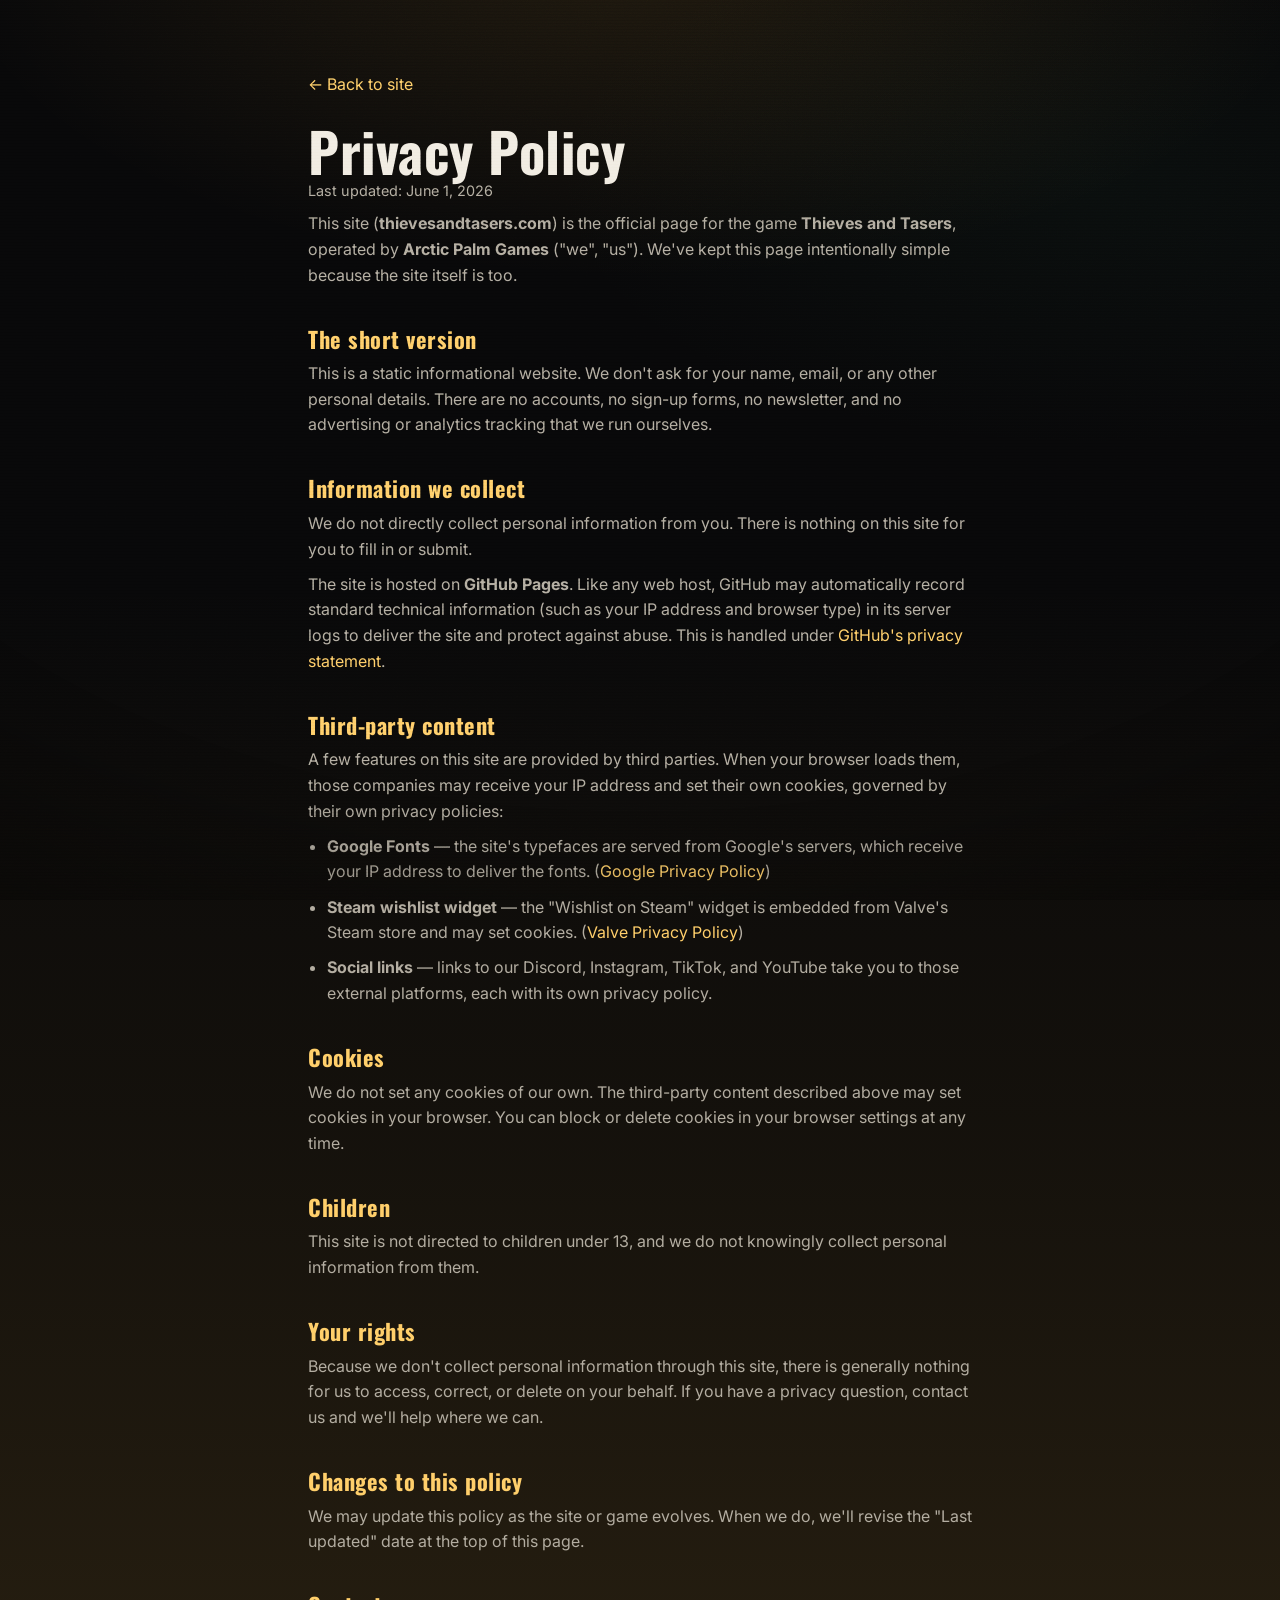
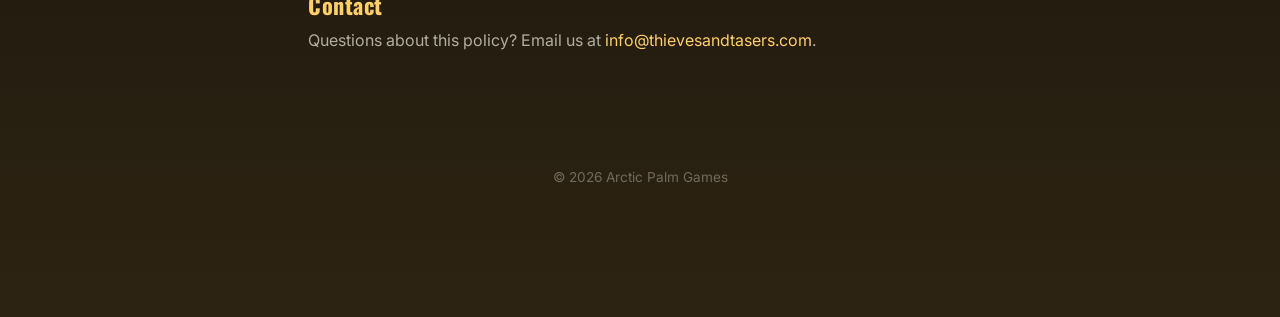
==== privacy/index.html @ 1b626b2c "Add privacy policy, enable social links, refine closing section - Add /privacy page (matching site s" ====
<!DOCTYPE html>
<html lang="en">
<head>
  <meta charset="UTF-8" />
  <meta name="viewport" content="width=device-width, initial-scale=1.0" />
  <title>Privacy Policy — Thieves and Tasers</title>
  <meta name="description" content="Privacy policy for thievesandtasers.com, the official site for Thieves and Tasers by Arctic Palm Games." />
  <meta name="robots" content="noindex" />
  <meta name="theme-color" content="#080809" />
  <link rel="canonical" href="https://www.thievesandtasers.com/privacy/" />
  <link rel="icon" type="image/png" sizes="32x32" href="../assets/favicon-32.png" />
  <link rel="icon" type="image/png" sizes="16x16" href="../assets/favicon-16.png" />
  <link rel="preconnect" href="https://fonts.googleapis.com" />
  <link rel="preconnect" href="https://fonts.gstatic.com" crossorigin />
  <link href="https://fonts.googleapis.com/css2?family=Oswald:wght@500;600;700&family=Inter:wght@400;500;600&display=swap" rel="stylesheet" />
  <link rel="stylesheet" href="../css/styles.css" />
  <style>
    .legal { max-width: 760px; margin: 0 auto; padding: clamp(2.5rem, 7vw, 4.5rem) var(--gutter) 4rem; }
    .legal h1 { font-size: clamp(2.2rem, 6vw, 3.4rem); }
    .legal h2 { font-size: 1.4rem; margin: 2.4rem 0 0.7rem; color: var(--thief-2); }
    .legal p, .legal li { color: var(--ink-soft); margin-bottom: 0.6rem; }
    .legal a { color: var(--thief-2); }
    .legal ul { padding-left: 1.2rem; }
    .legal__back { display: inline-block; margin-bottom: 1.5rem; color: var(--ink-soft); }
    .legal__back:hover { color: var(--thief); }
    .legal__updated { color: var(--ink-dim); font-size: 0.9rem; }
  </style>
</head>
<body>
  <main class="legal">
    <a href="../index.html" class="legal__back">← Back to site</a>
    <h1>Privacy Policy</h1>
    <p class="legal__updated">Last updated: June 1, 2026</p>

    <p>This site (<strong>thievesandtasers.com</strong>) is the official page for the game
      <strong>Thieves and Tasers</strong>, operated by <strong>Arctic Palm Games</strong> ("we", "us").
      We've kept this page intentionally simple because the site itself is too.</p>

    <h2>The short version</h2>
    <p>This is a static informational website. We don't ask for your name, email, or any other personal
      details. There are no accounts, no sign-up forms, no newsletter, and no advertising or analytics
      tracking that we run ourselves.</p>

    <h2>Information we collect</h2>
    <p>We do not directly collect personal information from you. There is nothing on this site for you to
      fill in or submit.</p>
    <p>The site is hosted on <strong>GitHub Pages</strong>. Like any web host, GitHub may automatically
      record standard technical information (such as your IP address and browser type) in its server logs
      to deliver the site and protect against abuse. This is handled under
      <a href="https://docs.github.com/site-policy/privacy-policies/github-general-privacy-statement" target="_blank" rel="noopener">GitHub's privacy statement</a>.</p>

    <h2>Third-party content</h2>
    <p>A few features on this site are provided by third parties. When your browser loads them, those
      companies may receive your IP address and set their own cookies, governed by their own privacy
      policies:</p>
    <ul>
      <li><strong>Google Fonts</strong> — the site's typefaces are served from Google's servers, which
        receive your IP address to deliver the fonts.
        (<a href="https://policies.google.com/privacy" target="_blank" rel="noopener">Google Privacy Policy</a>)</li>
      <li><strong>Steam wishlist widget</strong> — the "Wishlist on Steam" widget is embedded from Valve's
        Steam store and may set cookies.
        (<a href="https://store.steampowered.com/privacy_agreement/" target="_blank" rel="noopener">Valve Privacy Policy</a>)</li>
      <li><strong>Social links</strong> — links to our Discord, Instagram, TikTok, and YouTube take you to
        those external platforms, each with its own privacy policy.</li>
    </ul>

    <h2>Cookies</h2>
    <p>We do not set any cookies of our own. The third-party content described above may set cookies in
      your browser. You can block or delete cookies in your browser settings at any time.</p>

    <h2>Children</h2>
    <p>This site is not directed to children under 13, and we do not knowingly collect personal information
      from them.</p>

    <h2>Your rights</h2>
    <p>Because we don't collect personal information through this site, there is generally nothing for us to
      access, correct, or delete on your behalf. If you have a privacy question, contact us and we'll help
      where we can.</p>

    <h2>Changes to this policy</h2>
    <p>We may update this policy as the site or game evolves. When we do, we'll revise the "Last updated"
      date at the top of this page.</p>

    <h2>Contact</h2>
    <p>Questions about this policy? Email us at
      <a href="mailto:info@thievesandtasers.com">info@thievesandtasers.com</a>.</p>
  </main>

  <footer class="footer">
    <p class="footer__by">© <span data-year>2026</span> Arctic Palm Games</p>
  </footer>

  <script>
    document.querySelectorAll("[data-year]").forEach(el => el.textContent = new Date().getFullYear());
  </script>
</body>
</html>
---- css/styles.css ----
/* =========================================================================
   THIEVES & TASERS — landing page styles
   Theme: lo-fi retro / noir. Warm amber accent on deep, slightly-warm dark.
   ========================================================================= */

:root {
  --bg:        #080809;
  --bg-2:      #0e0f10;
  --bg-3:      #16181a;
  --ink:       #f1ece2;
  --ink-soft:  #b3ada1;
  --ink-dim:   #6f6a60;
  --line:      rgba(255, 240, 210, 0.09);

  --thief:     #f2b441;
  --thief-2:   #ffcf6b;
  --danger:    #d9483f;

  --font-display: "Oswald", "Arial Narrow", sans-serif;
  --font-body: "Inter", system-ui, -apple-system, Segoe UI, Roboto, sans-serif;

  --maxw: 1200px;
  --gutter: clamp(1.1rem, 4vw, 3rem);
  --radius: 14px;

  --shadow: 0 18px 50px rgba(0, 0, 0, 0.6);
  --glow-thief: 0 0 0 1px rgba(242, 180, 65, 0.5), 0 0 30px rgba(242, 180, 65, 0.35);
}

/* ----------------------------- Reset ----------------------------------- */
*, *::before, *::after { box-sizing: border-box; }
* { margin: 0; }
html { scroll-behavior: smooth; }

body {
  background: var(--bg);
  color: var(--ink);
  font-family: var(--font-body);
  line-height: 1.6;
  -webkit-font-smoothing: antialiased;
  overflow-x: hidden;
  /* room so the fixed wishlist bar never covers the footer / closing content */
  padding-bottom: 5.5rem;
}

img { max-width: 100%; display: block; }
a { color: inherit; text-decoration: none; }
h1, h2, h3 { font-family: var(--font-display); font-weight: 700; line-height: 1.05; letter-spacing: 0.5px; }

.sr-only {
  position: absolute; width: 1px; height: 1px; padding: 0; margin: -1px;
  overflow: hidden; clip: rect(0,0,0,0); white-space: nowrap; border: 0;
}
::selection { background: var(--thief); color: #1a1206; }

/* Warm amber "spotlight" at the top + a fade that deepens all the way to the
   bottom of the page, so the lower half glows continuously through the footer. */
body {
  background:
    radial-gradient(90% 60% at 50% -5%, rgba(242,180,65,0.10), transparent 60%),
    radial-gradient(70% 50% at 85% 20%, rgba(47,120,90,0.06), transparent 60%),
    linear-gradient(180deg, transparent 30%, rgba(242,180,65,0.05) 58%, rgba(242,180,65,0.16) 100%),
    var(--bg);
  background-attachment: fixed, fixed, scroll, scroll;
}

/* Lo-fi grain + CRT scanlines + vignette overlay (PSX flavor) */
body::before {
  content: ""; position: fixed; inset: 0; z-index: 90; pointer-events: none;
  background-image:
    repeating-linear-gradient(0deg, rgba(0,0,0,0.16) 0 1px, transparent 1px 3px),
    url("data:image/svg+xml;utf8,<svg xmlns='http://www.w3.org/2000/svg' width='120' height='120'><filter id='n'><feTurbulence type='fractalNoise' baseFrequency='0.9' numOctaves='2' stitchTiles='stitch'/></filter><rect width='100%25' height='100%25' filter='url(%23n)' opacity='0.5'/></svg>");
  background-size: 100% 3px, 120px 120px;
  opacity: 0.5;
  mix-blend-mode: overlay;
}
body::after {
  content: ""; position: fixed; inset: 0; z-index: 91; pointer-events: none;
  background: radial-gradient(120% 100% at 50% 35%, transparent 55%, rgba(0,0,0,0.6) 100%);
}

/* ----------------------------- Buttons --------------------------------- */
.btn {
  display: inline-flex; align-items: center; gap: 0.55em;
  font-family: var(--font-display); font-weight: 700; letter-spacing: 0.6px;
  text-transform: uppercase; font-size: 0.95rem;
  padding: 0.78em 1.4em; border-radius: 10px; border: 1px solid var(--line);
  background: var(--bg-3); color: var(--ink); cursor: pointer;
  transition: transform 0.15s ease, box-shadow 0.2s ease, filter 0.2s ease;
  white-space: nowrap;
}
.btn:hover { transform: translateY(-2px); }
.btn__icon { font-size: 1.05em; line-height: 1; }
.btn--lg { font-size: 1.1rem; padding: 1em 1.9em; border-radius: 12px; }

.btn--wishlist {
  background: linear-gradient(135deg, var(--thief-2), #e09a1f);
  color: #1a1206; border-color: transparent;
}
.btn--wishlist:hover { box-shadow: var(--glow-thief); filter: brightness(1.06); }

.btn--discord { background: #5865F2; color: #fff; border-color: transparent; }
.btn--discord:hover { box-shadow: 0 0 24px rgba(88,101,242,0.45); filter: brightness(1.05); }

/* ----------------------------- Sticky wishlist bar --------------------- */
.wishbar {
  position: fixed; left: 0; right: 0; bottom: 0; z-index: 80;
  display: flex; align-items: center; justify-content: center;
  padding: 1.05rem var(--gutter);
  background: rgba(8, 8, 9, 0.86); backdrop-filter: blur(10px);
  border-top: 1px solid rgba(242,180,65,0.25);
  transform: translateY(100%); transition: transform 0.35s ease;
}
.wishbar.is-visible { transform: translateY(0); }
.wishbar[hidden] { display: none; }
.wishbar__btn {
  display: inline-flex; align-items: center; gap: 0.55em;
  font-family: var(--font-display); font-weight: 700; text-transform: uppercase;
  letter-spacing: 0.6px; font-size: 1.4rem;
  padding: 0.7em 2em; border-radius: 12px;
  background: linear-gradient(135deg, var(--thief-2), #e09a1f); color: #1a1206;
  transition: transform 0.15s ease, box-shadow 0.2s ease, filter 0.2s ease;
}
.wishbar__btn:hover { transform: translateY(-2px); box-shadow: var(--glow-thief); filter: brightness(1.06); }
.wishbar__steam { width: 1.1em; height: 1.1em; }

/* ----------------------------- Hero ------------------------------------ */
/* Two columns: the game (image) on the left, identity (logo + tagline) on
   the right. Stacks to a single centered column on narrow screens. */
.hero {
  max-width: var(--maxw); margin: 0 auto; text-align: center;
  padding: clamp(2.5rem, 7vw, 4.5rem) var(--gutter) clamp(1.5rem, 3vw, 2rem);
  display: flex; flex-direction: column; align-items: center;
  gap: clamp(1.2rem, 3vw, 1.8rem);
}
.hero__logo {
  width: min(560px, 82%); height: auto;
  filter: drop-shadow(0 8px 30px rgba(0,0,0,0.6));
}
.hero__tagline {
  font-family: var(--font-display); font-weight: 700; text-transform: uppercase;
  letter-spacing: clamp(1px, 0.6vw, 3px); font-size: clamp(1.15rem, 5.2vw, 3.2rem); line-height: 1.05;
  color: var(--thief-2); text-shadow: 0 0 24px rgba(242,180,65,0.4);
  margin-top: -0.3rem; white-space: nowrap;
}

/* Amber keyword accent in section headers */
.hl { color: var(--thief-2); text-shadow: 0 0 20px rgba(242,180,65,0.3); }

.hero__media {
  position: relative;
  width: 100%; max-width: 960px;
  overflow: hidden;
  border: 3px solid rgba(242,180,65,0.32); box-shadow: var(--shadow);
  aspect-ratio: 16 / 9; background: var(--bg-3);
}
.hero__media video, .hero__media img { width: 100%; height: 100%; object-fit: cover; display: block; }

/* Retro erosion: a coarse, chunky pixel dither chews in from the edges of the
   hero image so the picture looks like it's dissolving into the dark page.
   Pure CSS gradients (GPU-composited, no JS, no repaint) so it stays cheap. */
.hero__erode {
  position: absolute; inset: 0; pointer-events: none;
  background:
    radial-gradient(125% 125% at 50% 42%, transparent 46%, rgba(8,8,9,0.5) 80%, var(--bg) 100%),
    repeating-linear-gradient(0deg, rgba(0,0,0,0.16) 0 1px, transparent 1px 3px);
  mix-blend-mode: multiply;
}
/* chunky dark squares that thicken toward the edges, biting holes in the image */
.hero__erode::after {
  content: ""; position: absolute; inset: 0;
  background-image: radial-gradient(var(--bg) 42%, transparent 44%);
  background-size: 6px 6px;
  -webkit-mask-image: radial-gradient(118% 118% at 50% 45%, transparent 48%, #000 90%);
          mask-image: radial-gradient(118% 118% at 50% 45%, transparent 48%, #000 90%);
}

.steam-widget { width: 100%; max-width: 646px; margin: 0 auto; }
.steam-widget iframe { width: 100%; max-width: 646px; border-radius: 6px; display: block; margin: 0 auto; }

/* ----------------------------- Alternating rows ------------------------ */
.rows {
  max-width: var(--maxw); margin: 0 auto;
  padding: clamp(2rem, 5vw, 4rem) var(--gutter);
  display: grid; gap: clamp(2.5rem, 6vw, 5rem);
}
.row {
  display: grid; grid-template-columns: 1.1fr 1fr; gap: clamp(1.5rem, 4vw, 3.5rem);
  align-items: center;
}
.row--reverse .row__media { order: 2; }

.row__media {
  padding: 0; border: 3px solid rgba(242,180,65,0.32); overflow: hidden;
  cursor: pointer; background: var(--bg-3); aspect-ratio: 16/9; box-shadow: var(--shadow);
}
.row__media img { width: 100%; height: 100%; object-fit: cover; transition: transform 0.4s ease; }
.row__media:hover img { transform: scale(1.04); }

.row__text h2 { font-size: clamp(1.8rem, 4vw, 2.8rem); margin-bottom: 0.7rem; }
.row__text p { color: var(--ink-soft); font-size: clamp(1rem, 1.7vw, 1.18rem); max-width: 46ch; }

@media (max-width: 760px) {
  .row { grid-template-columns: 1fr; gap: 1.2rem; }
  .row--reverse .row__media { order: 0; }
  .row__text { text-align: center; }
  .row__text p { margin: 0 auto; }
}

/* ----------------------------- Screenshot strip ------------------------ */
.strip {
  max-width: var(--maxw); margin: 0 auto;
  padding: clamp(1rem, 3vw, 2rem) var(--gutter) clamp(2rem, 5vw, 4rem);
  display: grid; grid-template-columns: 1fr; gap: 1rem;
}
.shot {
  position: relative;
  padding: 0; border: 3px solid rgba(242,180,65,0.32); overflow: hidden;
  cursor: pointer; background: var(--bg-3); aspect-ratio: 16/9; width: 100%;
}
.shot img { width: 100%; height: 100%; object-fit: cover; transition: transform 0.4s ease; }
.shot video { width: 100%; height: 100%; object-fit: cover; display: block; }
.shot:hover img { transform: scale(1.04); }

/* PSX-style fade: the dark page background bleeds into the image edges, with a
   pixelated dither so it reads as retro low-res rather than a clean gradient. */
.shot__fade {
  position: absolute; inset: 0; pointer-events: none;
  background:
    radial-gradient(120% 130% at 50% 38%, transparent 52%, rgba(8,8,9,0.55) 80%, var(--bg) 100%),
    linear-gradient(0deg, var(--bg) 0%, transparent 22%),
    repeating-linear-gradient(0deg, rgba(0,0,0,0.18) 0 1px, transparent 1px 3px);
  mix-blend-mode: multiply;
}
/* coarse dither dots that thicken toward the edges, eating into the image */
.shot__fade::after {
  content: ""; position: absolute; inset: 0;
  background-image: radial-gradient(rgba(8,8,9,0.9) 38%, transparent 39%);
  background-size: 4px 4px;
  -webkit-mask-image: radial-gradient(120% 120% at 50% 45%, transparent 55%, #000 95%);
          mask-image: radial-gradient(120% 120% at 50% 45%, transparent 55%, #000 95%);
}

/* ----------------------------- CTA ------------------------------------- */
.cta {
  text-align: center;
  /* Reduced bottom padding so the title sits closer to the closing video. */
  padding: clamp(3.5rem, 8vw, 6rem) var(--gutter) clamp(0.75rem, 2vw, 1.5rem);
  /* No section background — the page-wide amber fade (on body) shows through. */
}
.cta__title { font-size: clamp(2rem, 6vw, 3.4rem); margin-bottom: 1.6rem; }

/* Community channels — four equal icon buttons */
.channels {
  max-width: 420px; margin: 2.2rem auto 0;
  display: grid; grid-template-columns: repeat(4, 1fr); gap: 1rem;
}
.channel {
  display: flex; align-items: center; justify-content: center;
  aspect-ratio: 1; color: var(--ink-soft);
  transition: color 0.2s ease;
}
.channel svg { width: 60%; height: 60%; transition: transform 0.2s ease; }
.channel:hover { color: var(--thief-2); }
.channel:hover svg { transform: scale(1.18); }
/* channels without a configured URL (set to "" in CONFIG) — muted, non-clickable */
.channel[aria-disabled="true"] { opacity: 0.4; pointer-events: none; }
/* Icons stay on a single row at every width — the grid keeps four equal columns. */

/* ----------------------------- Footer ---------------------------------- */
.footer {
  text-align: center; padding: 2.5rem var(--gutter);
  background: transparent;
}
.footer__links {
  display: flex; flex-wrap: wrap; gap: 1.5rem; justify-content: center; margin-bottom: 1rem;
}
.footer__links a {
  color: var(--ink-soft); font-size: 0.95rem; transition: color 0.2s ease;
}
.footer__links a:hover { color: var(--thief); }
.footer__by { color: var(--ink-dim); font-size: 0.85rem; }

/* ----------------------------- Lightbox -------------------------------- */
.lightbox { position: fixed; inset: 0; z-index: 100; display: grid; place-items: center; }
.lightbox[hidden] { display: none; }
.lightbox__backdrop { position: absolute; inset: 0; background: rgba(2,4,8,0.9); backdrop-filter: blur(4px); }
.lightbox__img { position: relative; z-index: 2; max-width: 92vw; max-height: 86vh; border-radius: var(--radius); box-shadow: var(--shadow); }
.lightbox__close { position: absolute; top: 1.2rem; right: 1.4rem; background: none; border: 0; color: var(--ink); font-size: 1.6rem; cursor: pointer; z-index: 3; }
.lightbox__nav {
  position: absolute; top: 50%; transform: translateY(-50%); z-index: 3;
  background: rgba(255,255,255,0.08); border: 1px solid var(--line); color: var(--ink);
  font-size: 2rem; width: 54px; height: 54px; border-radius: 50%; cursor: pointer;
  display: grid; place-items: center; transition: background 0.2s ease;
}
.lightbox__nav:hover { background: rgba(255,255,255,0.18); }
.lightbox__nav--prev { left: 1.4rem; }
.lightbox__nav--next { right: 1.4rem; }

/* ----------------------------- Reveal ---------------------------------- */
.reveal { opacity: 0; transform: translateY(24px); transition: opacity 0.6s ease, transform 0.6s ease; }
.reveal.is-visible { opacity: 1; transform: none; }

@media (prefers-reduced-motion: reduce) {
  * { animation: none !important; scroll-behavior: auto !important; }
  .reveal { opacity: 1; transform: none; transition: none; }
}
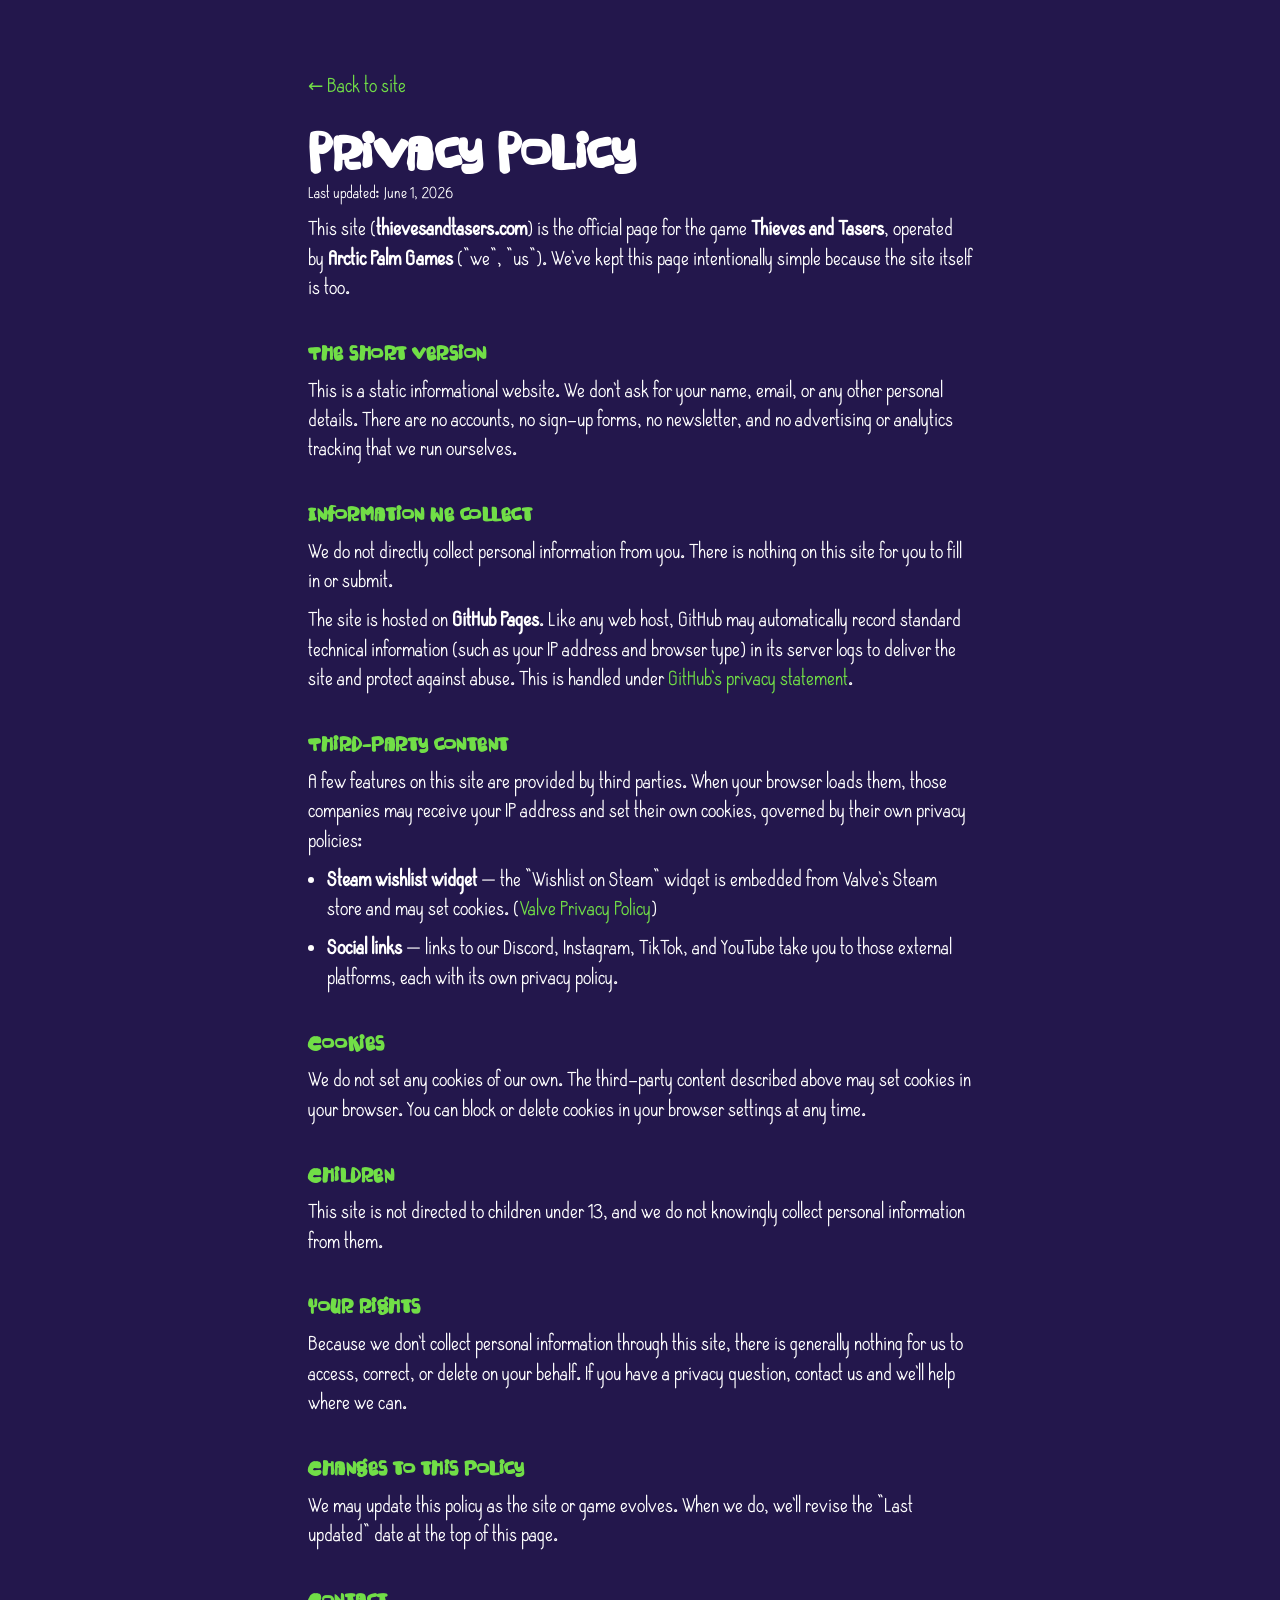
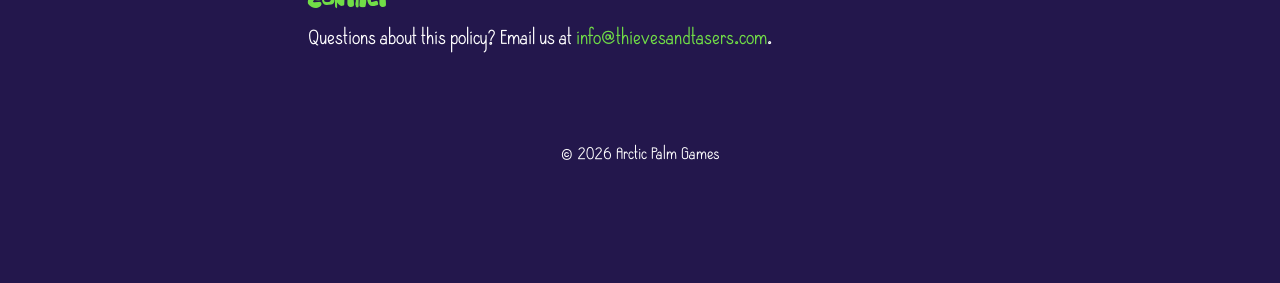
==== commit 5d7c57ad: "Privacy page: drop unused Google Fonts and fix inaccurate policy text The rebrand moved the site to " ====
--- a/privacy/index.html
+++ b/privacy/index.html
@@ -10,9 +10,6 @@
   <link rel="canonical" href="https://www.thievesandtasers.com/privacy/" />
   <link rel="icon" type="image/png" sizes="32x32" href="../assets/favicon-32.png" />
   <link rel="icon" type="image/png" sizes="16x16" href="../assets/favicon-16.png" />
-  <link rel="preconnect" href="https://fonts.googleapis.com" />
-  <link rel="preconnect" href="https://fonts.gstatic.com" crossorigin />
-  <link href="https://fonts.googleapis.com/css2?family=Oswald:wght@500;600;700&family=Inter:wght@400;500;600&display=swap" rel="stylesheet" />
   <link rel="stylesheet" href="../css/styles.css" />
   <style>
     .legal { max-width: 760px; margin: 0 auto; padding: clamp(2.5rem, 7vw, 4.5rem) var(--gutter) 4rem; }
@@ -54,9 +51,6 @@
       companies may receive your IP address and set their own cookies, governed by their own privacy
       policies:</p>
     <ul>
-      <li><strong>Google Fonts</strong> — the site's typefaces are served from Google's servers, which
-        receive your IP address to deliver the fonts.
-        (<a href="https://policies.google.com/privacy" target="_blank" rel="noopener">Google Privacy Policy</a>)</li>
       <li><strong>Steam wishlist widget</strong> — the "Wishlist on Steam" widget is embedded from Valve's
         Steam store and may set cookies.
         (<a href="https://store.steampowered.com/privacy_agreement/" target="_blank" rel="noopener">Valve Privacy Policy</a>)</li>
--- a/css/styles.css
+++ b/css/styles.css
@@ -1,30 +1,51 @@
 /* =========================================================================
    THIEVES & TASERS — landing page styles
-   Theme: lo-fi retro / noir. Warm amber accent on deep, slightly-warm dark.
    ========================================================================= */
 
+@font-face {
+  font-family: "SuperBugly";
+  src: url("../assets/fonts/super_bugly/Super Bugly.ttf") format("truetype");
+  font-weight: normal;
+  font-style: normal;
+  font-display: swap;
+}
+
+@font-face {
+  font-family: "CasuallySerious";
+  src: url("../assets/fonts/casually_serious/CasuallySerious-Regular.otf") format("opentype");
+  font-weight: normal;
+  font-style: normal;
+  font-display: swap;
+  size-adjust: 140%;
+}
+
 :root {
-  --bg:        #080809;
-  --bg-2:      #0e0f10;
-  --bg-3:      #16181a;
-  --ink:       #f1ece2;
-  --ink-soft:  #b3ada1;
-  --ink-dim:   #6f6a60;
-  --line:      rgba(255, 240, 210, 0.09);
-
-  --thief:     #f2b441;
-  --thief-2:   #ffcf6b;
-  --danger:    #d9483f;
-
-  --font-display: "Oswald", "Arial Narrow", sans-serif;
-  --font-body: "Inter", system-ui, -apple-system, Segoe UI, Roboto, sans-serif;
+  --bg:        #23174c;
+  --bg-2:      #2a1d5a;
+  --bg-3:      #311f68;
+  --ink:       #ffffff;
+  --ink-soft:  #ffffff;
+  --ink-dim:   rgba(255,255,255,0.5);
+  --line:      rgba(255, 255, 255, 0.12);
+
+  --green:     #71de47;
+  --orange:    #ffab40;
+  --red:       #cc3650;
+  --purple:    #23174c;
+
+  --thief:     #ffab40;
+  --thief-2:   #71de47;
+  --danger:    #cc3650;
+
+  --font-display: "SuperBugly", "Arial Narrow", sans-serif;
+  --font-body: "CasuallySerious", system-ui, -apple-system, Segoe UI, Roboto, sans-serif;
 
   --maxw: 1200px;
   --gutter: clamp(1.1rem, 4vw, 3rem);
   --radius: 14px;
 
   --shadow: 0 18px 50px rgba(0, 0, 0, 0.6);
-  --glow-thief: 0 0 0 1px rgba(242, 180, 65, 0.5), 0 0 30px rgba(242, 180, 65, 0.35);
+  --glow-thief: 0 0 0 1px rgba(255, 171, 64, 0.5), 0 0 30px rgba(255, 171, 64, 0.35);
 }
 
 /* ----------------------------- Reset ----------------------------------- */
@@ -36,6 +57,7 @@
   background: var(--bg);
   color: var(--ink);
   font-family: var(--font-body);
+  font-size: 1.15rem;
   line-height: 1.6;
   -webkit-font-smoothing: antialiased;
   overflow-x: hidden;
@@ -51,33 +73,12 @@
   position: absolute; width: 1px; height: 1px; padding: 0; margin: -1px;
   overflow: hidden; clip: rect(0,0,0,0); white-space: nowrap; border: 0;
 }
-::selection { background: var(--thief); color: #1a1206; }
-
-/* Warm amber "spotlight" at the top + a fade that deepens all the way to the
-   bottom of the page, so the lower half glows continuously through the footer. */
+::selection { background: var(--thief); color: var(--purple); }
+
 body {
-  background:
-    radial-gradient(90% 60% at 50% -5%, rgba(242,180,65,0.10), transparent 60%),
-    radial-gradient(70% 50% at 85% 20%, rgba(47,120,90,0.06), transparent 60%),
-    linear-gradient(180deg, transparent 30%, rgba(242,180,65,0.05) 58%, rgba(242,180,65,0.16) 100%),
-    var(--bg);
-  background-attachment: fixed, fixed, scroll, scroll;
-}
-
-/* Lo-fi grain + CRT scanlines + vignette overlay (PSX flavor) */
-body::before {
-  content: ""; position: fixed; inset: 0; z-index: 90; pointer-events: none;
-  background-image:
-    repeating-linear-gradient(0deg, rgba(0,0,0,0.16) 0 1px, transparent 1px 3px),
-    url("data:image/svg+xml;utf8,<svg xmlns='http://www.w3.org/2000/svg' width='120' height='120'><filter id='n'><feTurbulence type='fractalNoise' baseFrequency='0.9' numOctaves='2' stitchTiles='stitch'/></filter><rect width='100%25' height='100%25' filter='url(%23n)' opacity='0.5'/></svg>");
-  background-size: 100% 3px, 120px 120px;
-  opacity: 0.5;
-  mix-blend-mode: overlay;
-}
-body::after {
-  content: ""; position: fixed; inset: 0; z-index: 91; pointer-events: none;
-  background: radial-gradient(120% 100% at 50% 35%, transparent 55%, rgba(0,0,0,0.6) 100%);
-}
+  background: var(--bg);
+}
+
 
 /* ----------------------------- Buttons --------------------------------- */
 .btn {
@@ -94,34 +95,45 @@
 .btn--lg { font-size: 1.1rem; padding: 1em 1.9em; border-radius: 12px; }
 
 .btn--wishlist {
-  background: linear-gradient(135deg, var(--thief-2), #e09a1f);
-  color: #1a1206; border-color: transparent;
-}
-.btn--wishlist:hover { box-shadow: var(--glow-thief); filter: brightness(1.06); }
+  background: var(--orange);
+  color: #ffffff; border-color: transparent;
+}
+.btn--wishlist:hover { filter: brightness(1.06); }
 
 .btn--discord { background: #5865F2; color: #fff; border-color: transparent; }
-.btn--discord:hover { box-shadow: 0 0 24px rgba(88,101,242,0.45); filter: brightness(1.05); }
+.btn--discord:hover { filter: brightness(1.05); }
 
 /* ----------------------------- Sticky wishlist bar --------------------- */
 .wishbar {
   position: fixed; left: 0; right: 0; bottom: 0; z-index: 80;
   display: flex; align-items: center; justify-content: center;
   padding: 1.05rem var(--gutter);
-  background: rgba(8, 8, 9, 0.86); backdrop-filter: blur(10px);
-  border-top: 1px solid rgba(242,180,65,0.25);
+  background: rgba(18, 10, 50, 0.95); backdrop-filter: blur(10px);
+  border-top: none;
   transform: translateY(100%); transition: transform 0.35s ease;
 }
 .wishbar.is-visible { transform: translateY(0); }
+.wishbar::before {
+  content: ""; position: absolute; top: -10px; left: -5%; right: -5%;
+  height: 14px; background: rgba(18, 10, 50, 0.95);
+  filter: url(#hand-drawn); pointer-events: none; z-index: 1;
+}
 .wishbar[hidden] { display: none; }
 .wishbar__btn {
   display: inline-flex; align-items: center; gap: 0.55em;
   font-family: var(--font-display); font-weight: 700; text-transform: uppercase;
   letter-spacing: 0.6px; font-size: 1.4rem;
-  padding: 0.7em 2em; border-radius: 12px;
-  background: linear-gradient(135deg, var(--thief-2), #e09a1f); color: #1a1206;
-  transition: transform 0.15s ease, box-shadow 0.2s ease, filter 0.2s ease;
-}
-.wishbar__btn:hover { transform: translateY(-2px); box-shadow: var(--glow-thief); filter: brightness(1.06); }
+  padding: 0.5em 1.4em; border-radius: 10px;
+  background: var(--orange); color: var(--purple);
+  position: relative; overflow: visible;
+  transition: transform 0.15s ease, filter 0.2s ease;
+}
+.wishbar__btn::after {
+  content: ""; position: absolute; inset: -3px; border-radius: 14px;
+  border: 6px solid var(--orange); pointer-events: none;
+  filter: url(#hand-drawn); z-index: 1;
+}
+.wishbar__btn:hover { transform: translateY(-2px); filter: brightness(1.06); }
 .wishbar__steam { width: 1.1em; height: 1.1em; }
 
 /* ----------------------------- Hero ------------------------------------ */
@@ -134,46 +146,35 @@
   gap: clamp(1.2rem, 3vw, 1.8rem);
 }
 .hero__logo {
-  width: min(560px, 82%); height: auto;
+  width: min(392px, 57%); height: auto;
   filter: drop-shadow(0 8px 30px rgba(0,0,0,0.6));
 }
 .hero__tagline {
   font-family: var(--font-display); font-weight: 700; text-transform: uppercase;
-  letter-spacing: clamp(1px, 0.6vw, 3px); font-size: clamp(1.15rem, 5.2vw, 3.2rem); line-height: 1.05;
-  color: var(--thief-2); text-shadow: 0 0 24px rgba(242,180,65,0.4);
+  letter-spacing: clamp(1px, 0.6vw, 3px); font-size: clamp(1.5rem, 6.5vw, 4.2rem); line-height: 1.05;
+  color: var(--ink);
   margin-top: -0.3rem; white-space: nowrap;
 }
 
 /* Amber keyword accent in section headers */
-.hl { color: var(--thief-2); text-shadow: 0 0 20px rgba(242,180,65,0.3); }
+.hl { color: var(--orange); }
+.hl--red { color: var(--red); }
+.row--heist .row__media::after { border-color: var(--red); }
 
 .hero__media {
   position: relative;
-  width: 100%; max-width: 960px;
+  width: 100%; max-width: 768px;
   overflow: hidden;
-  border: 3px solid rgba(242,180,65,0.32); box-shadow: var(--shadow);
+  border-radius: 18px; box-shadow: var(--shadow);
   aspect-ratio: 16 / 9; background: var(--bg-3);
 }
 .hero__media video, .hero__media img { width: 100%; height: 100%; object-fit: cover; display: block; }
-
-/* Retro erosion: a coarse, chunky pixel dither chews in from the edges of the
-   hero image so the picture looks like it's dissolving into the dark page.
-   Pure CSS gradients (GPU-composited, no JS, no repaint) so it stays cheap. */
-.hero__erode {
-  position: absolute; inset: 0; pointer-events: none;
-  background:
-    radial-gradient(125% 125% at 50% 42%, transparent 46%, rgba(8,8,9,0.5) 80%, var(--bg) 100%),
-    repeating-linear-gradient(0deg, rgba(0,0,0,0.16) 0 1px, transparent 1px 3px);
-  mix-blend-mode: multiply;
-}
-/* chunky dark squares that thicken toward the edges, biting holes in the image */
-.hero__erode::after {
-  content: ""; position: absolute; inset: 0;
-  background-image: radial-gradient(var(--bg) 42%, transparent 44%);
-  background-size: 6px 6px;
-  -webkit-mask-image: radial-gradient(118% 118% at 50% 45%, transparent 48%, #000 90%);
-          mask-image: radial-gradient(118% 118% at 50% 45%, transparent 48%, #000 90%);
-}
+.hero__media::after {
+  content: ""; position: absolute; inset: 0; border-radius: 18px;
+  border: 6px solid var(--orange); pointer-events: none;
+  filter: url(#hand-drawn); z-index: 1;
+}
+
 
 .steam-widget { width: 100%; max-width: 646px; margin: 0 auto; }
 .steam-widget iframe { width: 100%; max-width: 646px; border-radius: 6px; display: block; margin: 0 auto; }
@@ -191,55 +192,98 @@
 .row--reverse .row__media { order: 2; }
 
 .row__media {
-  padding: 0; border: 3px solid rgba(242,180,65,0.32); overflow: hidden;
+  padding: 0; border: none; overflow: hidden; border-radius: 14px; position: relative;
   cursor: pointer; background: var(--bg-3); aspect-ratio: 16/9; box-shadow: var(--shadow);
 }
+.row__media::after {
+  content: ""; position: absolute; inset: 0; border-radius: 14px;
+  border: 6px solid var(--orange); pointer-events: none;
+  filter: url(#hand-drawn); z-index: 1;
+}
+.row__media--character::after { display: none; }
 .row__media img { width: 100%; height: 100%; object-fit: cover; transition: transform 0.4s ease; }
 .row__media:hover img { transform: scale(1.04); }
 
-.row__text h2 { font-size: clamp(1.8rem, 4vw, 2.8rem); margin-bottom: 0.7rem; }
-.row__text p { color: var(--ink-soft); font-size: clamp(1rem, 1.7vw, 1.18rem); max-width: 46ch; }
+.row__text { display: flex; flex-direction: column; gap: 1rem; }
+.row__text h2 { font-size: clamp(2.4rem, 5vw, 3.8rem); margin-bottom: 0; }
+.row--thieves .row__text h2 { color: var(--green); }
+.row--thieves .row__media::after { border-color: var(--green); }
+.row--guards .row__text h2 { color: var(--orange); }
+
+/* Character rows: title+text and screenshot share one column; the character
+   spans the full height of the other column. Placement is by grid areas so the
+   same markup reflows cleanly on mobile (see media query below). */
+.row--thieves,
+.row--guards {
+  align-items: start;
+  /* Equal columns so both characters span the same-height screenshot and end up
+     the same size (a wider screenshot column would make its character taller). */
+  grid-template-columns: 1fr 1fr;
+  grid-template-areas:
+    "char text"
+    "char shot";
+}
+.row--guards {
+  grid-template-areas:
+    "text char"
+    "shot char";
+}
+.row--thieves > .row__text,
+.row--guards  > .row__text { grid-area: text; }
+.row__media--character { grid-area: char; }
+.row__media--shot { grid-area: shot; }
+
+.row__media--character {
+  border: none; background: transparent; box-shadow: none;
+  overflow: visible;
+  display: flex; align-items: flex-end; justify-content: center;
+  /* Fixed square footprint keyed to the column width, so both characters render
+     at the same height no matter their individual proportions (contain scales
+     each to fit without distortion). */
+  aspect-ratio: 1 / 1;
+}
+.row__media--character img {
+  width: 100%; height: 100%; object-fit: contain; object-position: bottom center;
+}
+.row--thieves .row__media--character img { filter: url(#char-outline-green); }
+.row--guards  .row__media--character img { filter: url(#char-outline-orange); }
+.row__text p { color: var(--ink-soft); font-size: clamp(1.3rem, 2.2vw, 1.7rem); max-width: 46ch; }
 
 @media (max-width: 760px) {
   .row { grid-template-columns: 1fr; gap: 1.2rem; }
   .row--reverse .row__media { order: 0; }
   .row__text { text-align: center; }
   .row__text p { margin: 0 auto; }
+
+  /* Character rows stack: title + text, then the character, then the screenshot. */
+  .row--thieves,
+  .row--guards { grid-template-areas: "text" "char" "shot"; }
+  .row__media--character { aspect-ratio: auto; justify-content: center; }
+  .row__media--character img {
+    width: auto; height: auto; max-width: 100%; max-height: 52vh; margin: 0 auto;
+  }
 }
 
 /* ----------------------------- Screenshot strip ------------------------ */
 .strip {
-  max-width: var(--maxw); margin: 0 auto;
-  padding: clamp(1rem, 3vw, 2rem) var(--gutter) clamp(2rem, 5vw, 4rem);
+  max-width: 960px; margin: 0 auto;
+  padding: clamp(0.5rem, 1.5vw, 1rem) var(--gutter) clamp(1rem, 2.5vw, 1.75rem);
   display: grid; grid-template-columns: 1fr; gap: 1rem;
 }
 .shot {
   position: relative;
-  padding: 0; border: 3px solid rgba(242,180,65,0.32); overflow: hidden;
+  padding: 0; border: none; overflow: hidden; border-radius: 14px;
   cursor: pointer; background: var(--bg-3); aspect-ratio: 16/9; width: 100%;
+}
+.shot::after {
+  content: ""; position: absolute; inset: 0; border-radius: 14px;
+  border: 6px solid var(--orange); pointer-events: none;
+  filter: url(#hand-drawn); z-index: 1;
 }
 .shot img { width: 100%; height: 100%; object-fit: cover; transition: transform 0.4s ease; }
 .shot video { width: 100%; height: 100%; object-fit: cover; display: block; }
 .shot:hover img { transform: scale(1.04); }
 
-/* PSX-style fade: the dark page background bleeds into the image edges, with a
-   pixelated dither so it reads as retro low-res rather than a clean gradient. */
-.shot__fade {
-  position: absolute; inset: 0; pointer-events: none;
-  background:
-    radial-gradient(120% 130% at 50% 38%, transparent 52%, rgba(8,8,9,0.55) 80%, var(--bg) 100%),
-    linear-gradient(0deg, var(--bg) 0%, transparent 22%),
-    repeating-linear-gradient(0deg, rgba(0,0,0,0.18) 0 1px, transparent 1px 3px);
-  mix-blend-mode: multiply;
-}
-/* coarse dither dots that thicken toward the edges, eating into the image */
-.shot__fade::after {
-  content: ""; position: absolute; inset: 0;
-  background-image: radial-gradient(rgba(8,8,9,0.9) 38%, transparent 39%);
-  background-size: 4px 4px;
-  -webkit-mask-image: radial-gradient(120% 120% at 50% 45%, transparent 55%, #000 95%);
-          mask-image: radial-gradient(120% 120% at 50% 45%, transparent 55%, #000 95%);
-}
 
 /* ----------------------------- CTA ------------------------------------- */
 .cta {
@@ -248,7 +292,7 @@
   padding: clamp(3.5rem, 8vw, 6rem) var(--gutter) clamp(0.75rem, 2vw, 1.5rem);
   /* No section background — the page-wide amber fade (on body) shows through. */
 }
-.cta__title { font-size: clamp(2rem, 6vw, 3.4rem); margin-bottom: 1.6rem; }
+.cta__title { font-size: clamp(2.6rem, 7.5vw, 5rem); margin-bottom: 0; }
 
 /* Community channels — four equal icon buttons */
 .channels {
@@ -261,7 +305,7 @@
   transition: color 0.2s ease;
 }
 .channel svg { width: 60%; height: 60%; transition: transform 0.2s ease; }
-.channel:hover { color: var(--thief-2); }
+.channel:hover { color: var(--orange); }
 .channel:hover svg { transform: scale(1.18); }
 /* channels without a configured URL (set to "" in CONFIG) — muted, non-clickable */
 .channel[aria-disabled="true"] { opacity: 0.4; pointer-events: none; }
@@ -269,17 +313,19 @@
 
 /* ----------------------------- Footer ---------------------------------- */
 .footer {
-  text-align: center; padding: 2.5rem var(--gutter);
+  padding: 1rem var(--gutter) 1.75rem;
   background: transparent;
+  display: flex; flex-wrap: wrap; align-items: center; justify-content: center;
+  gap: 0.5rem 2rem;
 }
 .footer__links {
-  display: flex; flex-wrap: wrap; gap: 1.5rem; justify-content: center; margin-bottom: 1rem;
+  display: flex; flex-wrap: wrap; gap: 1.5rem; justify-content: center;
 }
 .footer__links a {
   color: var(--ink-soft); font-size: 0.95rem; transition: color 0.2s ease;
 }
 .footer__links a:hover { color: var(--thief); }
-.footer__by { color: var(--ink-dim); font-size: 0.85rem; }
+.footer__by { color: var(--ink-soft); font-size: 0.95rem; }
 
 /* ----------------------------- Lightbox -------------------------------- */
 .lightbox { position: fixed; inset: 0; z-index: 100; display: grid; place-items: center; }
